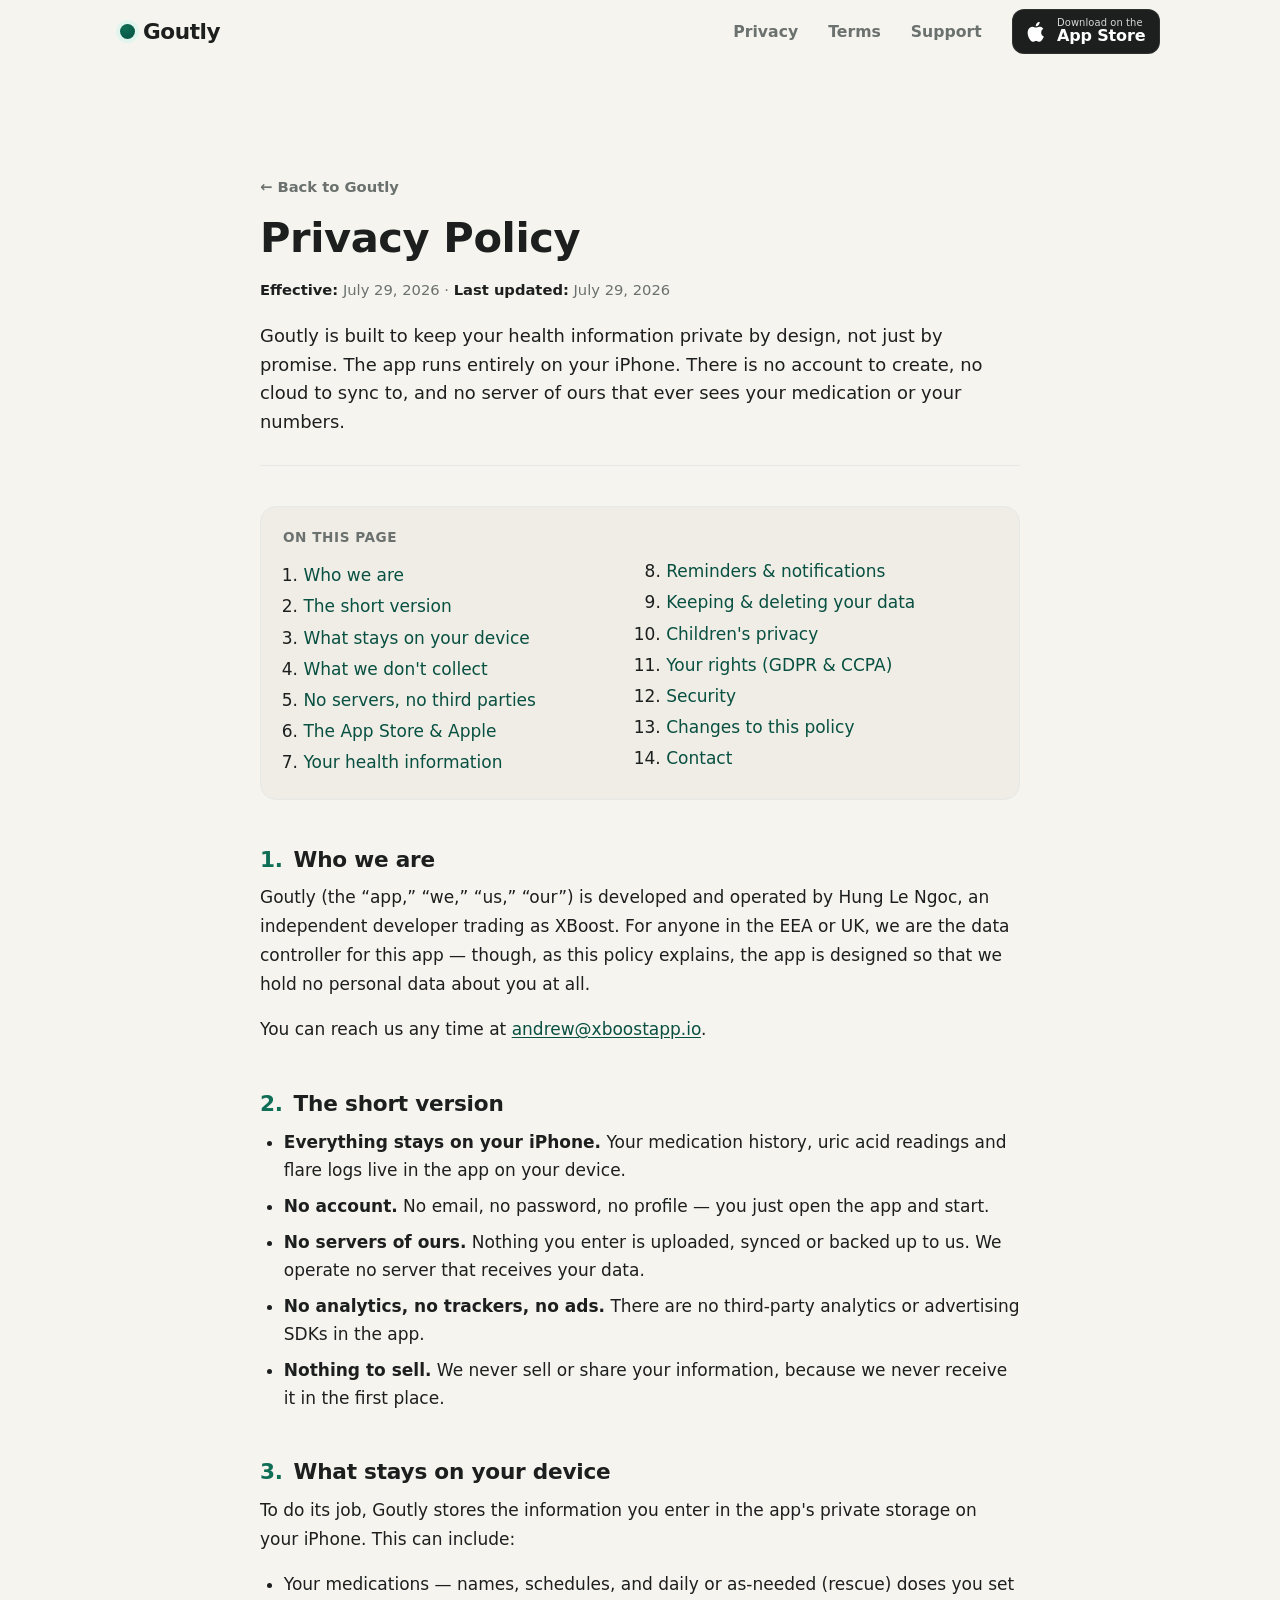
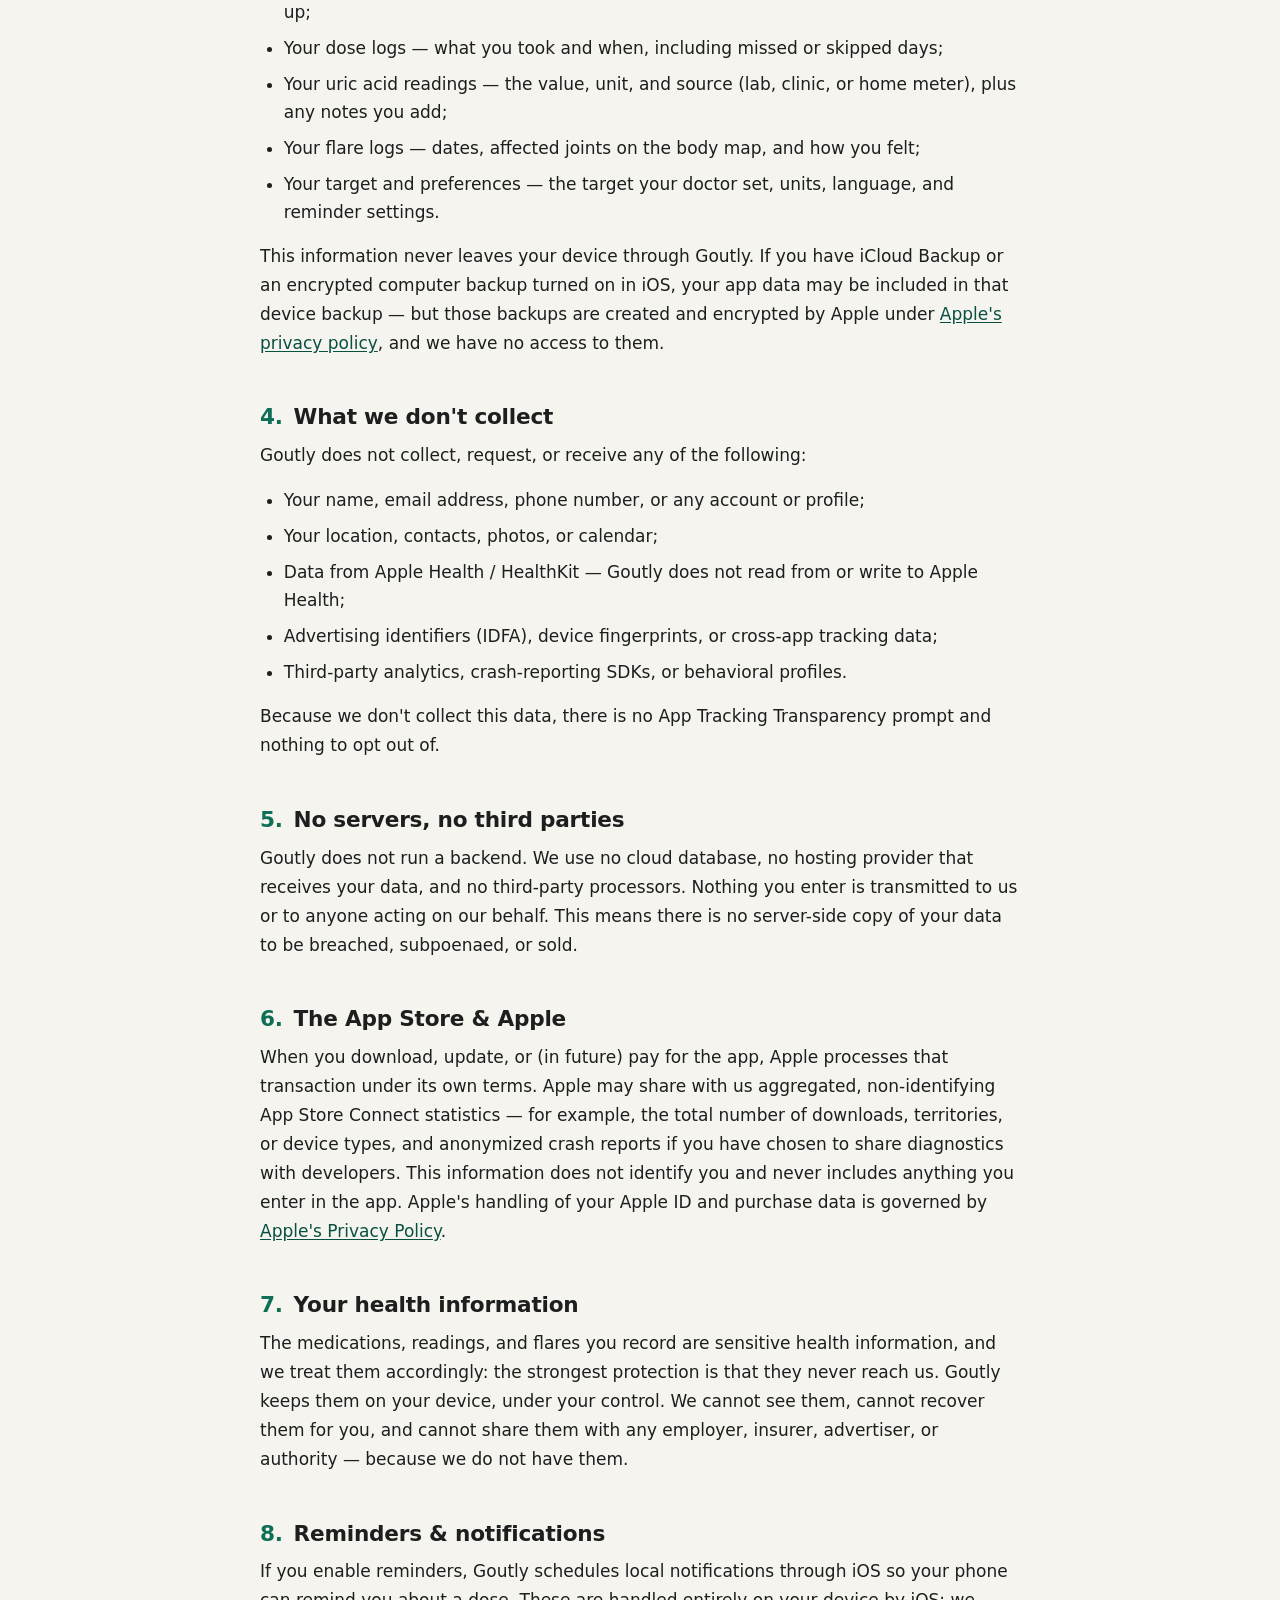
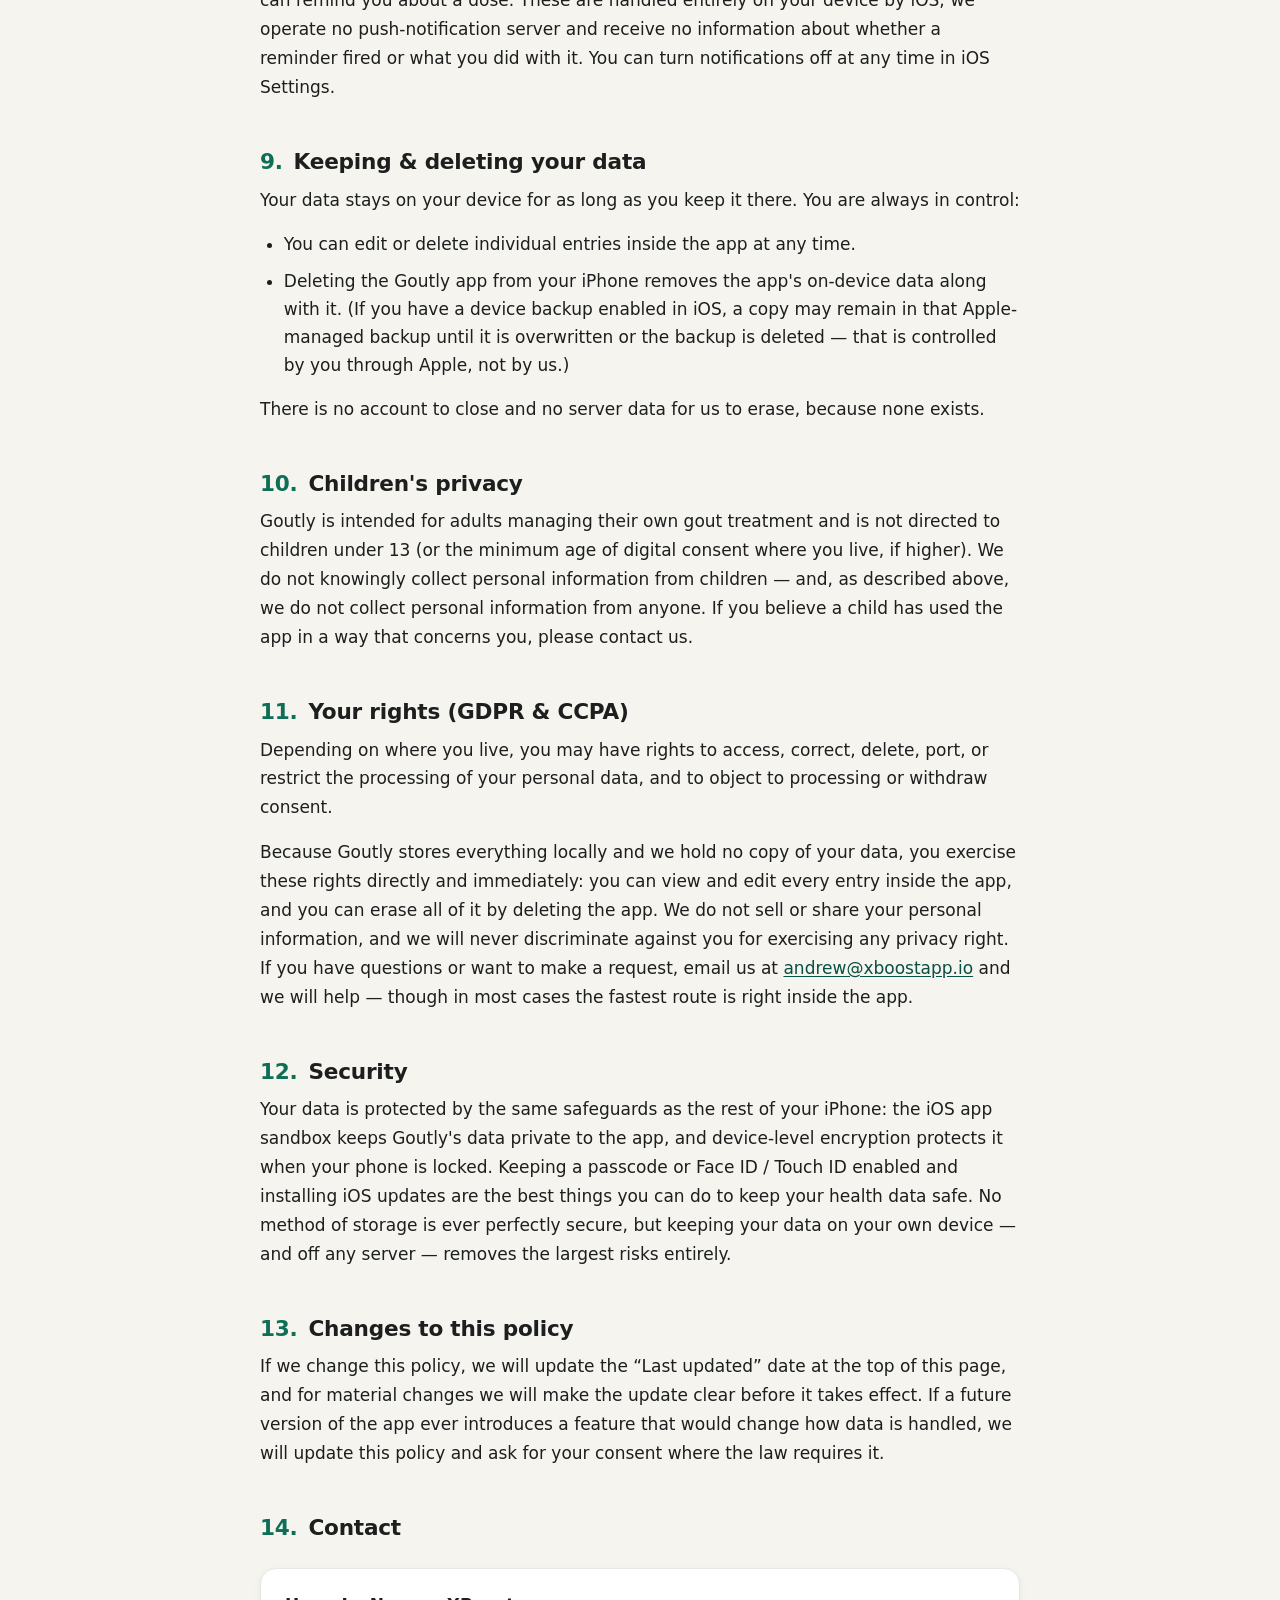
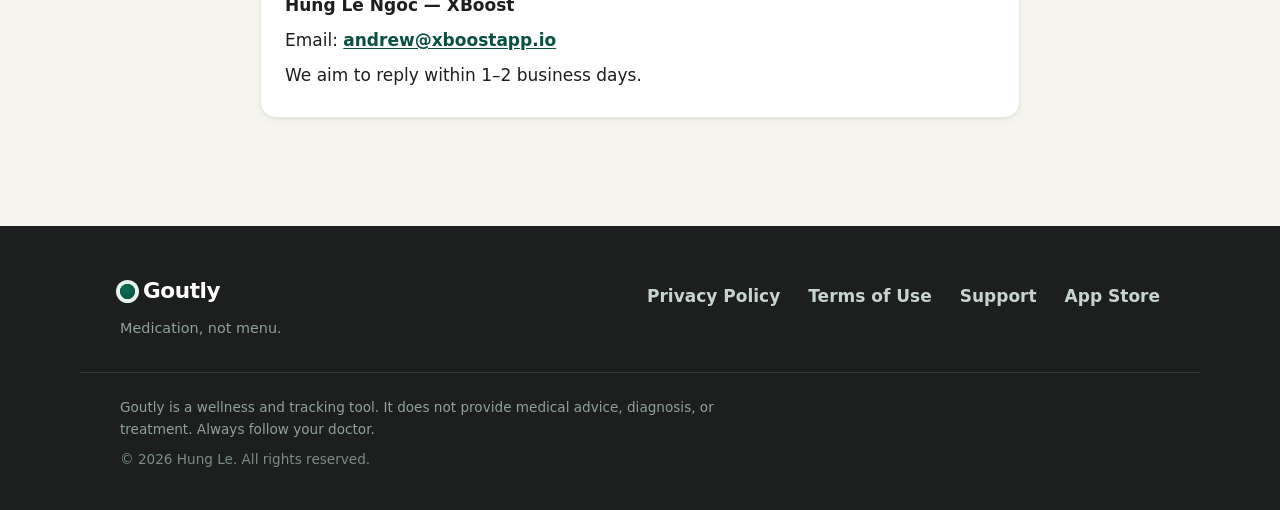
==== privacy.html @ 7d3fcae7 "Add Goutly landing page with privacy, terms, and support pages Marketing site for Goutly (gout medic" ====
<!doctype html>
<html lang="en">
<head>
  <meta charset="utf-8" />
  <meta name="viewport" content="width=device-width, initial-scale=1" />

  <title>Privacy Policy — Goutly</title>
  <meta name="description" content="How Goutly handles your data: everything stays on your iPhone. No account, no servers, no analytics — nothing about your health ever reaches us." />
  <meta name="theme-color" content="#0F8A7E" media="(prefers-color-scheme: light)" />
  <meta name="theme-color" content="#0C1615" media="(prefers-color-scheme: dark)" />
  <link rel="icon" href="assets/favicon-32.png" type="image/png" sizes="32x32" />
  <link rel="apple-touch-icon" href="assets/apple-touch-icon.png" />
  <link rel="canonical" href="https://goutly.app/privacy" />

  <link rel="stylesheet" href="styles.css" />
</head>
<body>
  <a class="skip-link" href="#main">Skip to content</a>

  <header class="nav" id="top">
    <div class="wrap nav__inner">
      <a class="wordmark" href="index.html" aria-label="Goutly home">
        <span class="wordmark__dot" aria-hidden="true"></span>
        Goutly
      </a>
      <nav class="nav__links" aria-label="Legal">
        <a href="privacy.html" aria-current="page">Privacy</a>
        <a href="terms.html">Terms</a>
        <a href="support.html">Support</a>
      </nav>
      <a class="btn-appstore btn-appstore--sm" href="https://apps.apple.com/app/id6794308491" aria-label="Download Goutly on the App Store">
        <svg class="btn-appstore__logo" viewBox="0 0 24 24" aria-hidden="true" focusable="false"><path d="M17.05 12.54c-.03-3.03 2.48-4.49 2.59-4.56-1.41-2.07-3.61-2.35-4.39-2.38-1.87-.19-3.64 1.1-4.59 1.1-.94 0-2.4-1.08-3.95-1.05-2.03.03-3.9 1.18-4.94 3-2.11 3.66-.54 9.08 1.51 12.05 1 1.45 2.2 3.08 3.77 3.02 1.51-.06 2.08-.98 3.91-.98 1.82 0 2.34.98 3.94.95 1.63-.03 2.66-1.48 3.65-2.94 1.15-1.68 1.62-3.32 1.65-3.4-.04-.02-3.17-1.22-3.2-4.83zM14.03 3.5c.84-1.01 1.4-2.42 1.25-3.83-1.2.05-2.65.8-3.51 1.81-.77.9-1.45 2.33-1.27 3.7 1.34.1 2.71-.68 3.53-1.68z"/></svg>
        <span class="btn-appstore__text"><small>Download on the</small><strong>App Store</strong></span>
      </a>
    </div>
  </header>

  <main id="main" class="legal">
    <div class="wrap">
      <div class="legal__inner">

        <div class="legal__head">
          <a class="legal__backhome" href="index.html">← Back to Goutly</a>
          <h1>Privacy Policy</h1>
          <p class="legal__meta"><strong>Effective:</strong> July 29, 2026 · <strong>Last updated:</strong> July 29, 2026</p>
          <p class="legal__lead">Goutly is built to keep your health information private by design, not just by promise. The app runs entirely on your iPhone. There is no account to create, no cloud to sync to, and no server of ours that ever sees your medication or your numbers.</p>
        </div>

        <nav class="legal__toc" aria-label="On this page">
          <p>On this page</p>
          <ol>
            <li><a href="#who">Who we are</a></li>
            <li><a href="#short">The short version</a></li>
            <li><a href="#on-device">What stays on your device</a></li>
            <li><a href="#dont-collect">What we don't collect</a></li>
            <li><a href="#no-servers">No servers, no third parties</a></li>
            <li><a href="#apple">The App Store &amp; Apple</a></li>
            <li><a href="#health">Your health information</a></li>
            <li><a href="#notifications">Reminders &amp; notifications</a></li>
            <li><a href="#retention">Keeping &amp; deleting your data</a></li>
            <li><a href="#children">Children's privacy</a></li>
            <li><a href="#rights">Your rights (GDPR &amp; CCPA)</a></li>
            <li><a href="#security">Security</a></li>
            <li><a href="#changes">Changes to this policy</a></li>
            <li><a href="#contact">Contact</a></li>
          </ol>
        </nav>

        <div class="legal__body">

          <h2 id="who"><span class="legal__num">1.</span>Who we are</h2>
          <p>Goutly (the “app,” “we,” “us,” “our”) is developed and operated by Hung Le Ngoc, an independent developer trading as XBoost. For anyone in the EEA or UK, we are the data controller for this app — though, as this policy explains, the app is designed so that we hold no personal data about you at all.</p>
          <p>You can reach us any time at <a href="mailto:andrew@xboostapp.io">andrew@xboostapp.io</a>.</p>

          <h2 id="short"><span class="legal__num">2.</span>The short version</h2>
          <ul>
            <li><strong>Everything stays on your iPhone.</strong> Your medication history, uric acid readings and flare logs live in the app on your device.</li>
            <li><strong>No account.</strong> No email, no password, no profile — you just open the app and start.</li>
            <li><strong>No servers of ours.</strong> Nothing you enter is uploaded, synced or backed up to us. We operate no server that receives your data.</li>
            <li><strong>No analytics, no trackers, no ads.</strong> There are no third-party analytics or advertising SDKs in the app.</li>
            <li><strong>Nothing to sell.</strong> We never sell or share your information, because we never receive it in the first place.</li>
          </ul>

          <h2 id="on-device"><span class="legal__num">3.</span>What stays on your device</h2>
          <p>To do its job, Goutly stores the information you enter in the app's private storage on your iPhone. This can include:</p>
          <ul>
            <li>Your medications — names, schedules, and daily or as-needed (rescue) doses you set up;</li>
            <li>Your dose logs — what you took and when, including missed or skipped days;</li>
            <li>Your uric acid readings — the value, unit, and source (lab, clinic, or home meter), plus any notes you add;</li>
            <li>Your flare logs — dates, affected joints on the body map, and how you felt;</li>
            <li>Your target and preferences — the target your doctor set, units, language, and reminder settings.</li>
          </ul>
          <p>This information never leaves your device through Goutly. If you have iCloud Backup or an encrypted computer backup turned on in iOS, your app data may be included in that device backup — but those backups are created and encrypted by Apple under <a href="https://www.apple.com/legal/privacy/" target="_blank" rel="noopener">Apple's privacy policy</a>, and we have no access to them.</p>

          <h2 id="dont-collect"><span class="legal__num">4.</span>What we don't collect</h2>
          <p>Goutly does not collect, request, or receive any of the following:</p>
          <ul>
            <li>Your name, email address, phone number, or any account or profile;</li>
            <li>Your location, contacts, photos, or calendar;</li>
            <li>Data from Apple Health / HealthKit — Goutly does not read from or write to Apple Health;</li>
            <li>Advertising identifiers (IDFA), device fingerprints, or cross-app tracking data;</li>
            <li>Third-party analytics, crash-reporting SDKs, or behavioral profiles.</li>
          </ul>
          <p>Because we don't collect this data, there is no App Tracking Transparency prompt and nothing to opt out of.</p>

          <h2 id="no-servers"><span class="legal__num">5.</span>No servers, no third parties</h2>
          <p>Goutly does not run a backend. We use no cloud database, no hosting provider that receives your data, and no third-party processors. Nothing you enter is transmitted to us or to anyone acting on our behalf. This means there is no server-side copy of your data to be breached, subpoenaed, or sold.</p>

          <h2 id="apple"><span class="legal__num">6.</span>The App Store &amp; Apple</h2>
          <p>When you download, update, or (in future) pay for the app, Apple processes that transaction under its own terms. Apple may share with us aggregated, non-identifying App Store Connect statistics — for example, the total number of downloads, territories, or device types, and anonymized crash reports if you have chosen to share diagnostics with developers. This information does not identify you and never includes anything you enter in the app. Apple's handling of your Apple ID and purchase data is governed by <a href="https://www.apple.com/legal/privacy/" target="_blank" rel="noopener">Apple's Privacy Policy</a>.</p>

          <h2 id="health"><span class="legal__num">7.</span>Your health information</h2>
          <p>The medications, readings, and flares you record are sensitive health information, and we treat them accordingly: the strongest protection is that they never reach us. Goutly keeps them on your device, under your control. We cannot see them, cannot recover them for you, and cannot share them with any employer, insurer, advertiser, or authority — because we do not have them.</p>

          <h2 id="notifications"><span class="legal__num">8.</span>Reminders &amp; notifications</h2>
          <p>If you enable reminders, Goutly schedules local notifications through iOS so your phone can remind you about a dose. These are handled entirely on your device by iOS; we operate no push-notification server and receive no information about whether a reminder fired or what you did with it. You can turn notifications off at any time in iOS Settings.</p>

          <h2 id="retention"><span class="legal__num">9.</span>Keeping &amp; deleting your data</h2>
          <p>Your data stays on your device for as long as you keep it there. You are always in control:</p>
          <ul>
            <li>You can edit or delete individual entries inside the app at any time.</li>
            <li>Deleting the Goutly app from your iPhone removes the app's on-device data along with it. (If you have a device backup enabled in iOS, a copy may remain in that Apple-managed backup until it is overwritten or the backup is deleted — that is controlled by you through Apple, not by us.)</li>
          </ul>
          <p>There is no account to close and no server data for us to erase, because none exists.</p>

          <h2 id="children"><span class="legal__num">10.</span>Children's privacy</h2>
          <p>Goutly is intended for adults managing their own gout treatment and is not directed to children under 13 (or the minimum age of digital consent where you live, if higher). We do not knowingly collect personal information from children — and, as described above, we do not collect personal information from anyone. If you believe a child has used the app in a way that concerns you, please contact us.</p>

          <h2 id="rights"><span class="legal__num">11.</span>Your rights (GDPR &amp; CCPA)</h2>
          <p>Depending on where you live, you may have rights to access, correct, delete, port, or restrict the processing of your personal data, and to object to processing or withdraw consent.</p>
          <p>Because Goutly stores everything locally and we hold no copy of your data, you exercise these rights directly and immediately: you can view and edit every entry inside the app, and you can erase all of it by deleting the app. We do not sell or share your personal information, and we will never discriminate against you for exercising any privacy right. If you have questions or want to make a request, email us at <a href="mailto:andrew@xboostapp.io">andrew@xboostapp.io</a> and we will help — though in most cases the fastest route is right inside the app.</p>

          <h2 id="security"><span class="legal__num">12.</span>Security</h2>
          <p>Your data is protected by the same safeguards as the rest of your iPhone: the iOS app sandbox keeps Goutly's data private to the app, and device-level encryption protects it when your phone is locked. Keeping a passcode or Face ID / Touch ID enabled and installing iOS updates are the best things you can do to keep your health data safe. No method of storage is ever perfectly secure, but keeping your data on your own device — and off any server — removes the largest risks entirely.</p>

          <h2 id="changes"><span class="legal__num">13.</span>Changes to this policy</h2>
          <p>If we change this policy, we will update the “Last updated” date at the top of this page, and for material changes we will make the update clear before it takes effect. If a future version of the app ever introduces a feature that would change how data is handled, we will update this policy and ask for your consent where the law requires it.</p>

          <h2 id="contact"><span class="legal__num">14.</span>Contact</h2>
          <div class="legal__contactcard">
            <p><strong>Hung Le Ngoc — XBoost</strong></p>
            <p>Email: <a href="mailto:andrew@xboostapp.io">andrew@xboostapp.io</a></p>
            <p>We aim to reply within 1–2 business days.</p>
          </div>

        </div>
      </div>
    </div>
  </main>

  <footer class="footer">
    <div class="wrap footer__inner">
      <div class="footer__brand">
        <a class="wordmark" href="index.html" aria-label="Goutly home">
          <span class="wordmark__dot" aria-hidden="true"></span>
          Goutly
        </a>
        <p class="footer__tag">Medication, not menu.</p>
      </div>
      <nav class="footer__links" aria-label="Footer">
        <a href="privacy.html">Privacy Policy</a>
        <a href="terms.html">Terms of Use</a>
        <a href="support.html">Support</a>
        <a href="https://apps.apple.com/app/id6794308491">App Store</a>
      </nav>
    </div>
    <div class="wrap footer__legal">
      <p class="disclaimer">Goutly is a wellness and tracking tool. It does not provide medical advice, diagnosis, or treatment. Always follow your doctor.</p>
      <p class="copyright">© 2026 Hung Le. All rights reserved.</p>
    </div>
  </footer>
</body>
</html>
---- styles.css ----
/* =================================================================
   Goutly — landing page styles
   No external requests. System font stack (SF Pro Rounded on Apple
   devices) for display + numerals; system-ui for body.
   Light + dark via prefers-color-scheme.
   ================================================================= */

/* ---------- Tokens ---------- */
:root {
  /* Brand — matched to the app's design-system tokens */
  --teal:        #0F6E56; /* brand/primary (light) */
  --teal-strong: #085041; /* teal 800, hover/press */
  --ink:         #1C1F1E; /* text/primary */
  --paper:       #F6F4EF; /* warm page bg (marketing) */
  --surface:     #FFFFFF;
  --amber:       #EF9F27; /* caution accent */
  --amber-text:  #854F0B; /* caution text */
  --amber-bg:    #FAEEDA;
  --flare:       #A32D2D; /* flare/pain — used sparingly */
  --muted:       #6B716E; /* text/secondary */
  --hairline:    #E7E9E7;

  /* Semantic */
  --bg:            var(--paper);
  --bg-alt:        #EFEDE6;
  --card:          var(--surface);
  --text:          var(--ink);
  --text-muted:    var(--muted);
  --border:        var(--hairline);
  --brand:         var(--teal);
  --brand-strong:  var(--teal-strong);
  --brand-tint:    #E1F5EE; /* brand/primary-bg */
  --nav-bg:        rgba(246, 244, 239, 0.82);

  --shadow-sm: 0 1px 2px rgba(27, 42, 41, 0.05), 0 2px 8px rgba(27, 42, 41, 0.05);
  --shadow-md: 0 8px 24px rgba(27, 42, 41, 0.08), 0 2px 6px rgba(27, 42, 41, 0.05);
  --shadow-lg: 0 30px 60px rgba(27, 42, 41, 0.14), 0 8px 20px rgba(27, 42, 41, 0.08);

  --r-sm: 12px;
  --r-md: 16px;
  --r-lg: 20px;
  --r-xl: 28px;

  --font-display: ui-rounded, "SF Pro Rounded", "Baloo 2", "Nunito", "Quicksand", system-ui, sans-serif;
  --font-body: system-ui, -apple-system, "Segoe UI", Roboto, Helvetica, Arial, sans-serif;

  --wrap: 1120px;
  --pad: clamp(20px, 5vw, 40px);
}

@media (prefers-color-scheme: dark) {
  :root {
    --bg:           #101413; /* bg/page dark */
    --bg-alt:       #171C1A;
    --card:         #191E1C; /* bg/surface dark */
    --card-raised:  #222826;
    --text:         #ECEEEC; /* text/primary dark */
    --text-muted:   #A6ADAA; /* text/secondary dark */
    --border:       #2C322F; /* border/hairline dark */
    --brand:        #5DCAA5; /* brand/primary dark */
    --brand-strong: #7CD8BB;
    --brand-tint:   #0F3D31; /* brand/primary-bg dark */
    --amber:        #EF9F27;
    --amber-text:   #EF9F27;
    --amber-bg:     #3A2A08;
    --flare:        #F09595;
    --nav-bg:       rgba(16, 20, 19, 0.82);
    --shadow-sm: 0 1px 2px rgba(0,0,0,0.4);
    --shadow-md: 0 8px 24px rgba(0,0,0,0.45);
    --shadow-lg: 0 30px 60px rgba(0,0,0,0.55), 0 8px 20px rgba(0,0,0,0.4);
  }
}

/* ---------- Reset / base ---------- */
* { box-sizing: border-box; }
html { -webkit-text-size-adjust: 100%; scroll-behavior: smooth; }
body {
  margin: 0;
  font-family: var(--font-body);
  background: var(--bg);
  color: var(--text);
  line-height: 1.6;
  font-size: 17px;
  -webkit-font-smoothing: antialiased;
  overflow-x: hidden;
}
img, svg { max-width: 100%; display: block; }
a { color: inherit; text-decoration: none; }
h1, h2, h3 { font-family: var(--font-display); line-height: 1.1; letter-spacing: -0.01em; margin: 0; font-weight: 700; }

.wrap { width: 100%; max-width: var(--wrap); margin-inline: auto; padding-inline: var(--pad); }

/* Focus + skip link */
:focus-visible {
  outline: 3px solid var(--brand);
  outline-offset: 2px;
  border-radius: 4px;
}
.skip-link {
  position: absolute; left: 12px; top: -60px;
  background: var(--brand); color: #fff; padding: 10px 16px;
  border-radius: 10px; z-index: 200; transition: top .2s ease;
}
.skip-link:focus { top: 12px; }

/* ---------- Wordmark ---------- */
.wordmark {
  font-family: var(--font-display);
  font-weight: 800;
  font-size: 1.35rem;
  letter-spacing: -0.02em;
  color: var(--text);
  display: inline-flex; align-items: center; gap: 8px;
}
.wordmark__dot {
  width: 15px; height: 15px; border-radius: 50%;
  background: radial-gradient(circle at 35% 30%, var(--brand), var(--brand-strong));
  box-shadow: 0 0 0 4px var(--brand-tint);
}

/* ---------- Nav ---------- */
.nav {
  position: sticky; top: 0; z-index: 100;
  background: var(--nav-bg);
  backdrop-filter: saturate(160%) blur(14px);
  -webkit-backdrop-filter: saturate(160%) blur(14px);
  border-bottom: 1px solid transparent;
  transition: border-color .3s ease, background .3s ease;
}
.nav.is-scrolled { border-bottom-color: var(--border); }
.nav__inner { display: flex; align-items: center; gap: 24px; min-height: 64px; }
.nav__links { display: flex; gap: 26px; margin-left: auto; }
.nav__links a {
  color: var(--text-muted); font-weight: 600; font-size: 0.98rem;
  padding: 6px 2px; transition: color .2s ease;
}
.nav__links a:hover { color: var(--text); }

/* ---------- App Store badge (self-drawn, no CDN) ---------- */
.btn-appstore {
  display: inline-flex; align-items: center; gap: 10px;
  background: var(--ink); color: #fff;
  padding: 10px 18px; border-radius: 12px;
  min-height: 48px; border: 1px solid rgba(255,255,255,0.08);
  transition: transform .15s ease, box-shadow .2s ease, background .2s ease;
  will-change: transform;
}
.btn-appstore:hover { transform: translateY(-2px); box-shadow: var(--shadow-md); }
.btn-appstore:active { transform: translateY(0); }
.btn-appstore__logo { width: 24px; height: 24px; fill: #fff; flex: none; }
.btn-appstore__text { display: flex; flex-direction: column; line-height: 1.05; text-align: left; }
.btn-appstore__text small { font-size: 0.62rem; opacity: 0.82; font-weight: 500; letter-spacing: 0.01em; }
.btn-appstore__text strong { font-family: var(--font-display); font-size: 1.12rem; font-weight: 700; letter-spacing: -0.01em; }
.btn-appstore--sm { padding: 8px 14px; min-height: 44px; margin-left: 4px; }
.btn-appstore--sm .btn-appstore__logo { width: 20px; height: 20px; }
.btn-appstore--sm .btn-appstore__text strong { font-size: 1rem; }
@media (prefers-color-scheme: dark) {
  .btn-appstore { background: #EAF1EF; color: #0C1615; border-color: rgba(0,0,0,0.06); }
  .btn-appstore__logo { fill: #0C1615; }
}
.nav .btn-appstore--sm { display: none; }
@media (min-width: 720px) { .nav .btn-appstore--sm { display: inline-flex; } }

/* ---------- Hero ---------- */
.hero { padding-top: clamp(40px, 7vw, 80px); padding-bottom: clamp(30px, 5vw, 56px); }
.hero__inner {
  display: grid; grid-template-columns: 1fr; gap: clamp(36px, 6vw, 72px);
  align-items: center;
}
@media (min-width: 900px) { .hero__inner { grid-template-columns: 1.05fr 0.95fr; } }

.tagline {
  display: inline-block; margin: 0 0 18px;
  font-family: var(--font-display); font-weight: 700;
  color: var(--brand); background: var(--brand-tint);
  padding: 6px 14px; border-radius: 999px; font-size: 0.92rem;
  letter-spacing: 0.01em;
}
.hero__title {
  font-size: clamp(2.1rem, 5.4vw, 3.5rem);
  font-weight: 800; letter-spacing: -0.025em;
  max-width: 15ch;
}
.hero__sub {
  margin: 20px 0 0; font-size: clamp(1.05rem, 2.2vw, 1.22rem);
  color: var(--text-muted); max-width: 42ch;
}
.hero__cta { margin-top: 32px; }
.reassure {
  margin: 14px 0 0; font-size: 0.92rem; color: var(--text-muted);
  display: inline-flex; align-items: center; gap: 8px;
}
.reassure::before {
  content: ""; width: 8px; height: 8px; border-radius: 50%;
  background: var(--brand); flex: none;
}
.reassure--center { justify-content: center; }

/* ---------- Device frame ---------- */
.device {
  --frame: #1B2A29;
  position: relative;
  background: var(--frame);
  border-radius: 44px;
  padding: 11px;
  box-shadow: var(--shadow-lg), inset 0 0 0 1.5px rgba(255,255,255,0.06);
  width: 280px; max-width: 100%;
}
.device::before { /* dynamic island */
  content: ""; position: absolute; top: 22px; left: 50%; transform: translateX(-50%);
  width: 88px; height: 26px; background: #000; border-radius: 999px; z-index: 3;
}
.device__screen {
  position: relative; overflow: hidden;
  border-radius: 34px; background: var(--bg-alt);
  aspect-ratio: 9 / 19.5;
}
.device__screen img { width: 100%; height: 100%; object-fit: cover; }
.device--hero { width: clamp(260px, 34vw, 330px); }
.device--sm { width: 200px; }
.hero__visual { display: flex; justify-content: center; }

/* ---------- Hero live mockup (Today screen) ---------- */
.mock {
  padding: 44px 16px 18px;
  background:
    radial-gradient(120% 60% at 50% -10%, var(--brand-tint), transparent 60%),
    var(--bg-alt);
  display: flex; flex-direction: column; gap: 10px;
  font-family: var(--font-body);
}
.mock__statusbar {
  position: absolute; top: 16px; left: 0; right: 0;
  display: flex; justify-content: space-between; padding: 0 26px;
  font-size: 0.72rem; font-weight: 600; color: var(--text);
}
.mock__signal { width: 22px; height: 10px; border-radius: 2px; background: var(--text); opacity: .35; }
.mock__head { margin: 2px 4px 4px; display: flex; align-items: center; justify-content: space-between; gap: 8px; }
.mock__eyebrow { margin: 0; font-size: 0.7rem; color: var(--text-muted); font-weight: 600; }
.mock__title { font-size: 1.5rem; font-family: var(--font-display); font-weight: 800; margin: 0; }
.mock__streak {
  font-size: 0.62rem; font-weight: 700; color: var(--brand);
  background: var(--brand-tint); padding: 4px 8px; border-radius: 999px; white-space: nowrap;
}
.mock__meta--good { color: var(--brand); }
.mock__card {
  display: flex; align-items: center; gap: 12px;
  background: var(--card); border: 1px solid var(--border);
  border-radius: var(--r-md); padding: 12px; box-shadow: var(--shadow-sm);
}
.mock__card--done { border-color: color-mix(in srgb, var(--brand) 40%, var(--border)); }
.mock__check {
  width: 30px; height: 30px; border-radius: 50%; flex: none;
  background: var(--brand); color: #fff; font-weight: 800;
  display: grid; place-items: center; font-size: 0.9rem;
}
.mock__pill {
  width: 30px; height: 30px; border-radius: 50%; flex: none;
  border: 2px dashed var(--amber);
}
.mock__med { margin: 0; font-weight: 700; font-size: 0.82rem; }
.mock__med em { color: var(--text-muted); font-style: normal; font-weight: 500; }
.mock__meta { margin: 1px 0 0; font-size: 0.7rem; color: var(--text-muted); }
.mock__chartcard {
  background: var(--card); border: 1px solid var(--border);
  border-radius: var(--r-md); padding: 12px; box-shadow: var(--shadow-sm);
}
.mock__chartlabel { display: flex; justify-content: space-between; align-items: baseline; margin-bottom: 6px; }
.mock__chartlabel > span:first-child { font-size: 0.74rem; color: var(--text-muted); font-weight: 600; }
.mock__now { font-family: var(--font-display); font-weight: 800; font-size: 1.35rem; color: var(--brand); }
.mock__now small { font-size: 0.62rem; color: var(--text-muted); font-weight: 600; }
.mock__caption { margin: 6px 0 0; font-size: 0.68rem; color: var(--text-muted); }

/* Signature animated chart */
.chart { width: 100%; height: auto; overflow: visible; }
.chart__target { stroke: var(--amber); stroke-width: 1.5; stroke-dasharray: 4 4; opacity: .8; }
.chart__targettext { fill: var(--amber); font-size: 8px; font-weight: 700; font-family: var(--font-display); }
.chart__area { fill: color-mix(in srgb, var(--brand) 14%, transparent); opacity: 0; }
.chart__line { fill: none; stroke: var(--brand); stroke-width: 2.5; stroke-linecap: round; stroke-linejoin: round;
  stroke-dasharray: 320; stroke-dashoffset: 320; }
.chart__dot { fill: var(--brand); opacity: 0; }
.chart__dot--now { fill: var(--brand); stroke: var(--card); stroke-width: 2; }

.is-ready .chart__line { animation: draw 1.6s cubic-bezier(.6,.05,.2,1) forwards; }
.is-ready .chart__area { animation: fadein .8s ease forwards .9s; }
.is-ready .chart__dot { animation: pop .3s ease forwards; }
.is-ready .chart__dot:nth-child(5)  { animation-delay: .5s; }
.is-ready .chart__dot:nth-child(6)  { animation-delay: .75s; }
.is-ready .chart__dot:nth-child(7)  { animation-delay: 1.0s; }
.is-ready .chart__dot:nth-child(8)  { animation-delay: 1.25s; }
.is-ready .chart__dot:nth-child(9)  { animation-delay: 1.5s; }
.is-ready .chart__dot:nth-child(10) { animation-delay: 1.75s; }
@keyframes draw { to { stroke-dashoffset: 0; } }
@keyframes fadein { to { opacity: 1; } }
@keyframes pop { from { opacity: 0; transform: scale(.4); } to { opacity: 1; transform: scale(1); } }
.chart__dot { transform-box: fill-box; transform-origin: center; }

/* ---------- Trust strip ---------- */
.trust {
  background: var(--ink); color: #EAF1EF;
}
@media (prefers-color-scheme: dark) { .trust { background: #08100F; } }
.trust__inner {
  display: flex; flex-wrap: wrap; justify-content: center; gap: 12px 20px;
  padding-block: 16px; font-family: var(--font-display); font-weight: 600;
  font-size: 0.95rem; letter-spacing: 0.02em;
}
.trust__inner span:not([aria-hidden]) { color: #EAF1EF; }
.trust__inner [aria-hidden] { color: var(--brand); }

/* ---------- Section head ---------- */
.section-head { max-width: 34ch; margin-bottom: clamp(36px, 5vw, 56px); }
.section-head h2 { font-size: clamp(1.7rem, 3.6vw, 2.5rem); font-weight: 800; letter-spacing: -0.02em; }
.eyebrow {
  margin: 0 0 12px; font-family: var(--font-display); font-weight: 700;
  color: var(--brand); font-size: 0.82rem; text-transform: uppercase; letter-spacing: 0.08em;
}
.eyebrow--flare { color: var(--flare); }

/* ---------- Features ---------- */
.features { padding-block: clamp(56px, 8vw, 100px); }
.feature {
  display: grid; grid-template-columns: 1fr; gap: clamp(28px, 5vw, 64px);
  align-items: center; margin-bottom: clamp(48px, 7vw, 96px);
}
.feature:last-child { margin-bottom: 0; }
@media (min-width: 820px) {
  .feature { grid-template-columns: 1fr 1fr; }
  .feature--reverse .feature__media { order: 2; }
}
.feature__media { display: flex; justify-content: center; }
.feature__copy h3 { font-size: clamp(1.4rem, 2.6vw, 1.9rem); margin: 8px 0 12px; font-weight: 800; }
.feature__copy p { color: var(--text-muted); margin: 0; max-width: 46ch; }
.feature--flare .device { --frame: #241A18; }

/* Knowledge feature — coach card (mirrors the app's amber coach card) */
.knowledge { width: 320px; max-width: 100%; display: grid; gap: 16px; }
.knowledge__coach {
  display: flex; gap: 14px; align-items: flex-start;
  background: var(--amber-bg); border-left: 4px solid var(--amber);
  border-radius: 0 var(--r-md) var(--r-md) 0; padding: 20px 22px;
  box-shadow: var(--shadow-sm);
}
.knowledge__icon { font-size: 1.4rem; line-height: 1; flex: none; }
.knowledge__kicker { margin: 0 0 6px; font-family: var(--font-display); font-weight: 800; color: var(--amber-text); font-size: 1.05rem; }
.knowledge__body { margin: 0; color: var(--amber-text); font-size: 0.98rem; }
.knowledge__src { margin: 10px 0 0; font-size: 0.78rem; color: var(--amber-text); opacity: 0.75; }
.knowledge__more { list-style: none; margin: 0; padding: 0; display: grid; gap: 10px; }
.knowledge__more li {
  background: var(--card); border: 1px solid var(--border); border-radius: var(--r-md);
  padding: 14px 18px; font-weight: 600; box-shadow: var(--shadow-sm);
  position: relative; padding-right: 40px;
}
.knowledge__more li::after {
  content: "↗"; position: absolute; right: 16px; top: 50%; transform: translateY(-50%);
  color: var(--brand); font-weight: 700;
}

/* ---------- How it works ---------- */
.how { background: var(--bg-alt); padding-block: clamp(56px, 8vw, 100px); border-block: 1px solid var(--border); }
.steps { list-style: none; padding: 0; margin: 0; display: grid; gap: 24px; grid-template-columns: 1fr; counter-reset: step; }
@media (min-width: 760px) { .steps { grid-template-columns: repeat(3, 1fr); } }
.step {
  background: var(--card); border: 1px solid var(--border); border-radius: var(--r-lg);
  padding: 28px; box-shadow: var(--shadow-sm); position: relative;
}
.step__num {
  display: inline-grid; place-items: center; width: 44px; height: 44px;
  border-radius: 14px; background: var(--brand-tint); color: var(--brand);
  font-family: var(--font-display); font-weight: 800; font-size: 1.3rem; margin-bottom: 16px;
}
.step h3 { font-size: 1.2rem; margin: 0 0 8px; font-weight: 700; }
.step p { color: var(--text-muted); margin: 0; }

/* ---------- Privacy ---------- */
.privacy { padding-block: clamp(64px, 9vw, 120px); }
.privacy__inner { display: grid; grid-template-columns: 1fr; gap: clamp(40px, 6vw, 72px); align-items: center; }
@media (min-width: 860px) { .privacy__inner { grid-template-columns: 1.1fr 0.9fr; } }
.shield { width: 60px; height: 60px; margin-bottom: 20px; }
.shield svg path { fill: var(--brand); }
.shield svg .shield__lock { fill: var(--card); }
.privacy h2 { font-size: clamp(1.8rem, 4vw, 2.7rem); font-weight: 800; letter-spacing: -0.02em; }
.privacy__lead { color: var(--text-muted); font-size: 1.1rem; margin: 18px 0 24px; max-width: 52ch; }
.privacy__list { list-style: none; margin: 0; padding: 0; display: grid; gap: 12px; }
.privacy__list li { position: relative; padding-left: 32px; color: var(--text-muted); }
.privacy__list li strong { color: var(--text); font-weight: 700; }
.privacy__list li::before {
  content: "✓"; position: absolute; left: 0; top: 0;
  width: 22px; height: 22px; border-radius: 50%; background: var(--brand-tint);
  color: var(--brand); font-weight: 800; font-size: 0.75rem;
  display: grid; place-items: center;
}
.privacy__figure { position: relative; display: flex; justify-content: center; align-items: center; min-height: 260px; }
.privacy__glow {
  position: absolute; inset: 0; margin: auto; width: 78%; aspect-ratio: 1;
  background: radial-gradient(circle, color-mix(in srgb, var(--brand) 30%, transparent), transparent 70%);
  filter: blur(20px);
}
.privacy__badge {
  position: relative; text-align: center;
  background: var(--card); border: 1px solid var(--border);
  border-radius: var(--r-xl); padding: 36px 40px; box-shadow: var(--shadow-lg);
}
.privacy__lockmark { font-size: 2.6rem; display: block; margin-bottom: 10px; }
.privacy__badge p { margin: 0; font-family: var(--font-display); font-weight: 800; font-size: 1.4rem; }
.privacy__badgesub { font-size: 1rem !important; color: var(--text-muted); font-weight: 600 !important; }

/* ---------- Gallery ---------- */
.gallery { background: var(--bg-alt); padding-block: clamp(56px, 8vw, 100px); border-block: 1px solid var(--border); }
.gallery__row {
  display: flex; gap: 24px; overflow-x: auto; padding: 8px 4px 20px;
  scroll-snap-type: x mandatory; -webkit-overflow-scrolling: touch;
  scrollbar-width: thin;
}
.gallery__row .device { flex: none; scroll-snap-align: center; }
@media (min-width: 1040px) { .gallery__row { justify-content: center; flex-wrap: wrap; overflow: visible; } }

/* ---------- FAQ ---------- */
.faq { padding-block: clamp(56px, 8vw, 100px); }
.faq__inner { max-width: 760px; margin-inline: auto; }
.faq .section-head { margin-inline: auto; text-align: center; max-width: none; }
.faq__list { display: grid; gap: 12px; }
.qa {
  background: var(--card); border: 1px solid var(--border);
  border-radius: var(--r-md); box-shadow: var(--shadow-sm);
  overflow: hidden;
}
.qa summary {
  cursor: pointer; list-style: none; padding: 20px 24px;
  font-family: var(--font-display); font-weight: 700; font-size: 1.08rem;
  display: flex; align-items: center; justify-content: space-between; gap: 16px;
  min-height: 44px;
}
.qa summary::-webkit-details-marker { display: none; }
.qa summary::after {
  content: ""; flex: none; width: 12px; height: 12px;
  border-right: 2.5px solid var(--brand); border-bottom: 2.5px solid var(--brand);
  transform: rotate(45deg); transition: transform .25s ease; margin-top: -4px;
}
.qa[open] summary::after { transform: rotate(-135deg); margin-top: 2px; }
.qa__body { padding: 0 24px 20px; }
.qa__body p { margin: 0; color: var(--text-muted); }

/* ---------- Final CTA ---------- */
.cta { padding-block: clamp(60px, 8vw, 110px); }
.cta__inner {
  text-align: center; max-width: 720px; margin-inline: auto;
  background: linear-gradient(160deg, var(--brand), var(--brand-strong));
  color: #fff; border-radius: var(--r-xl); padding: clamp(40px, 6vw, 68px) clamp(24px, 5vw, 56px);
  box-shadow: var(--shadow-lg);
}
.cta__inner h2 { font-size: clamp(1.7rem, 3.6vw, 2.4rem); font-weight: 800; color: #fff; }
.cta__inner > p { color: rgba(255,255,255,0.9); margin: 14px 0 28px; font-size: 1.1rem; }
.cta__inner .reassure { color: rgba(255,255,255,0.9); }
.cta__inner .reassure::before { background: #fff; }
.btn-appstore--light { background: #fff; color: var(--ink); border-color: transparent; }
.btn-appstore--light .btn-appstore__logo { fill: var(--ink); }

/* ---------- Footer ---------- */
.footer { background: var(--ink); color: #C7D3D1; padding-block: 48px 40px; }
@media (prefers-color-scheme: dark) { .footer { background: #08100F; } }
.footer__inner { display: flex; flex-wrap: wrap; gap: 24px 40px; justify-content: space-between; align-items: flex-start; }
.footer .wordmark { color: #fff; }
.footer__tag { margin: 8px 0 0; color: #8FA09D; font-size: 0.9rem; }
.footer__links { display: flex; flex-wrap: wrap; gap: 8px 28px; }
.footer__links a { color: #C7D3D1; font-weight: 600; min-height: 44px; display: inline-flex; align-items: center; transition: color .2s ease; }
.footer__links a:hover { color: #fff; }
.footer__legal { margin-top: 32px; padding-top: 24px; border-top: 1px solid rgba(255,255,255,0.1); }
.disclaimer { font-size: 0.85rem; color: #8FA09D; max-width: 70ch; margin: 0 0 8px; }
.copyright { font-size: 0.85rem; color: #7A8B88; margin: 0; }

/* ---------- Scroll reveal (progressive enhancement) ---------- */
.js .reveal { opacity: 0; transform: translateY(24px); transition: opacity .7s ease, transform .7s cubic-bezier(.2,.7,.3,1); }
.js .reveal.is-in { opacity: 1; transform: none; }

/* ---------- Reduced motion ---------- */
@media (prefers-reduced-motion: reduce) {
  html { scroll-behavior: auto; }
  *, *::before, *::after { animation-duration: .001ms !important; animation-iteration-count: 1 !important; transition-duration: .001ms !important; }
  .js .reveal { opacity: 1; transform: none; }
  .chart__line { stroke-dashoffset: 0; }
  .chart__area, .chart__dot { opacity: 1; }
}

/* =============================================================== */
/* LEGAL PAGES (privacy / terms / support)                         */
/* =============================================================== */
.legal { padding: clamp(96px, 12vh, 140px) 0 80px; }
.legal__inner { max-width: 760px; margin-inline: auto; }
.legal__head { padding-bottom: 28px; margin-bottom: 40px; border-bottom: 1px solid var(--border); }
.legal__head h1 { font-size: clamp(1.9rem, 5vw, 2.6rem); line-height: 1.1; margin: 8px 0 0; }
.legal__meta { margin: 18px 0 0; color: var(--text-muted); font-size: 0.92rem; }
.legal__meta strong { color: var(--text); font-weight: 600; }
.legal__lead { margin: 20px 0 0; font-size: 1.12rem; line-height: 1.6; color: var(--text); }

.legal__toc { margin: 0 0 44px; padding: 20px 22px; background: var(--bg-alt); border: 1px solid var(--border); border-radius: var(--r-md); }
.legal__toc p { margin: 0 0 10px; font-weight: 700; font-size: 0.85rem; letter-spacing: .04em; text-transform: uppercase; color: var(--text-muted); }
.legal__toc ol { margin: 0; padding-left: 1.2em; columns: 2; column-gap: 32px; }
.legal__toc li { margin: 4px 0; break-inside: avoid; }
.legal__toc a { color: var(--brand-strong); font-weight: 500; }
.legal__toc a:hover { text-decoration: underline; }

.legal__body h2 { font-size: 1.35rem; margin: 48px 0 12px; scroll-margin-top: 90px; }
.legal__body h2 .legal__num { color: var(--brand); font-variant-numeric: tabular-nums; margin-right: .5em; }
.legal__body h3 { font-size: 1.08rem; margin: 28px 0 10px; }
.legal__body p { margin: 0 0 16px; line-height: 1.7; color: var(--text); }
.legal__body ul, .legal__body ol { margin: 0 0 16px; padding-left: 1.4em; }
.legal__body li { margin: 8px 0; line-height: 1.65; }
.legal__body a { color: var(--brand-strong); text-decoration: underline; text-underline-offset: 2px; }
.legal__body strong { font-weight: 650; }

.legal__callout { margin: 24px 0; padding: 18px 20px; border-radius: var(--r-md); border: 1px solid var(--amber); background: var(--amber-bg); }
.legal__callout p { margin: 0; color: var(--amber-text); }
.legal__callout strong { color: var(--amber-text); }

.legal__contactcard { margin: 28px 0; padding: 22px 24px; border-radius: var(--r-md); border: 1px solid var(--border); background: var(--card); box-shadow: var(--shadow-sm); }
.legal__contactcard p { margin: 0 0 6px; }
.legal__contactcard a { font-weight: 650; }

.legal__backhome { display: inline-flex; align-items: center; gap: 6px; margin-bottom: 8px; color: var(--text-muted); font-weight: 600; font-size: 0.92rem; }
.legal__backhome:hover { color: var(--brand-strong); }

@media (max-width: 560px) {
  .legal__toc ol { columns: 1; }
}
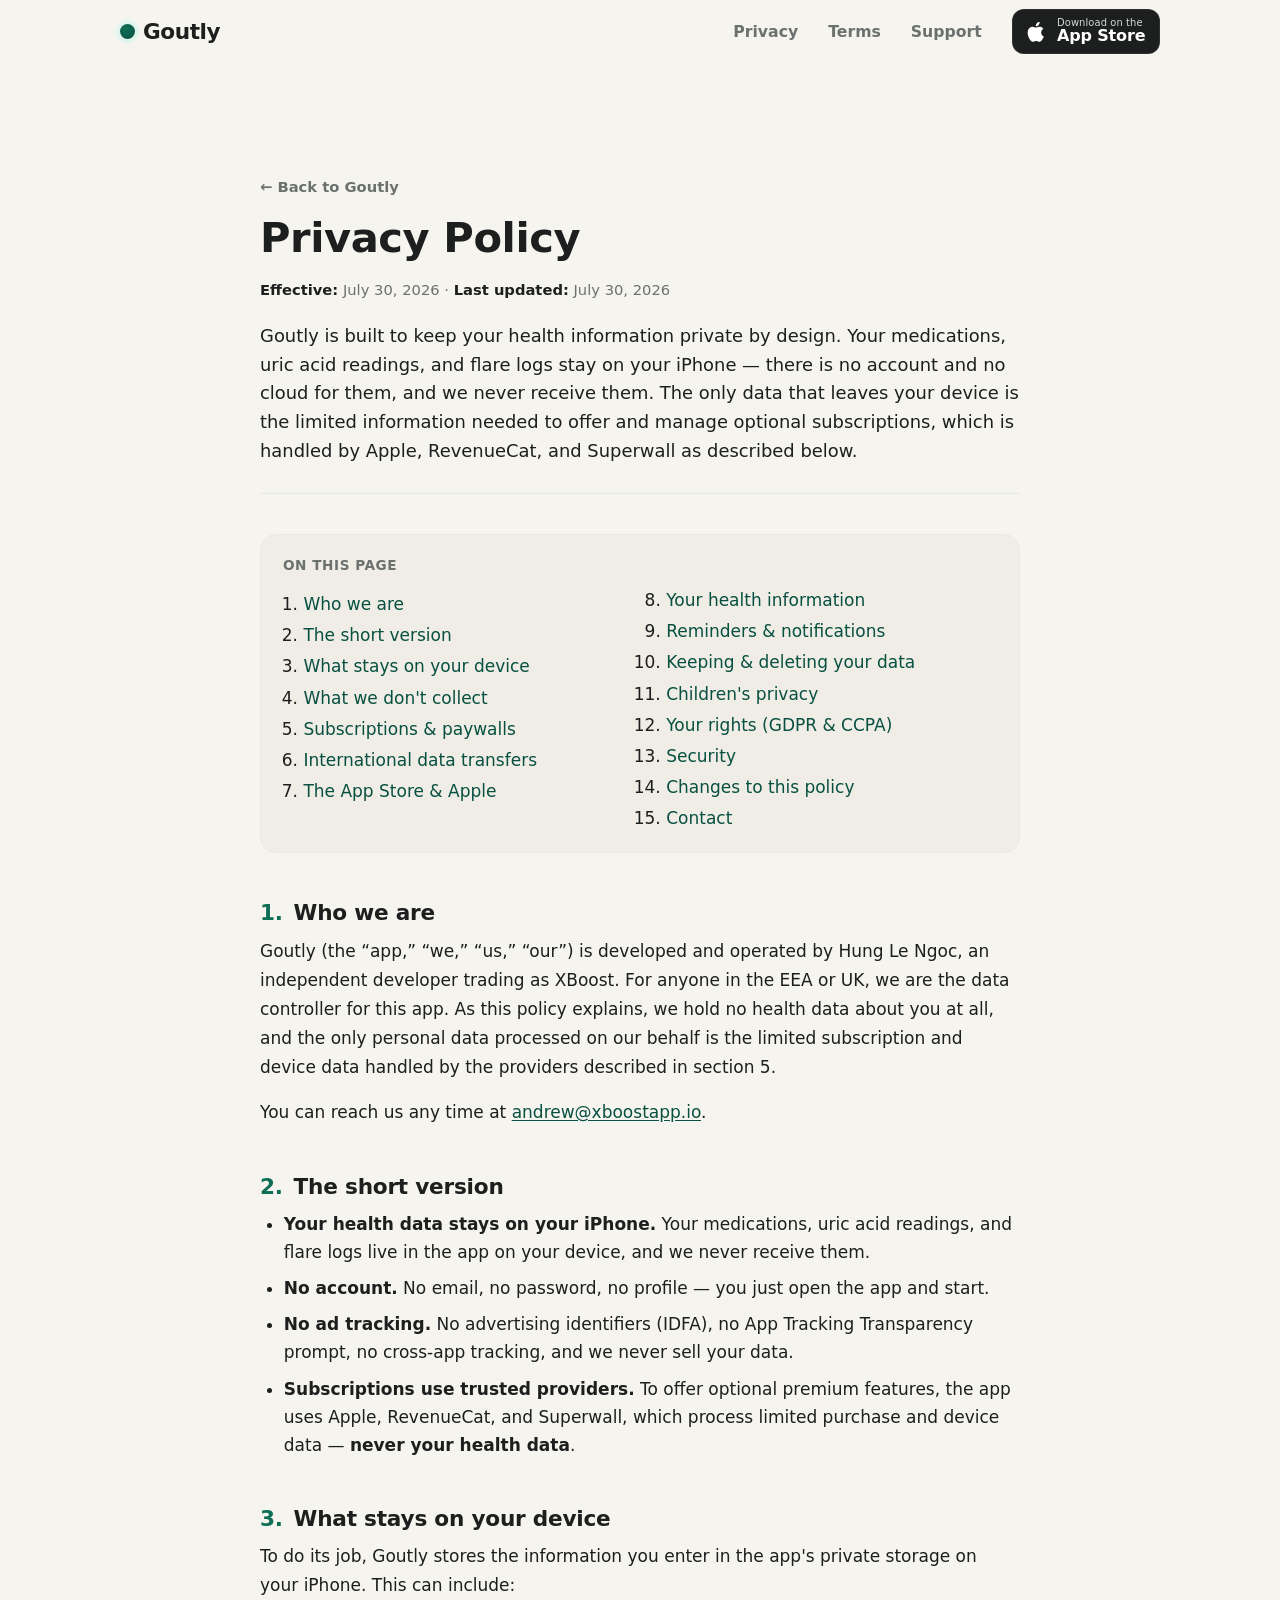
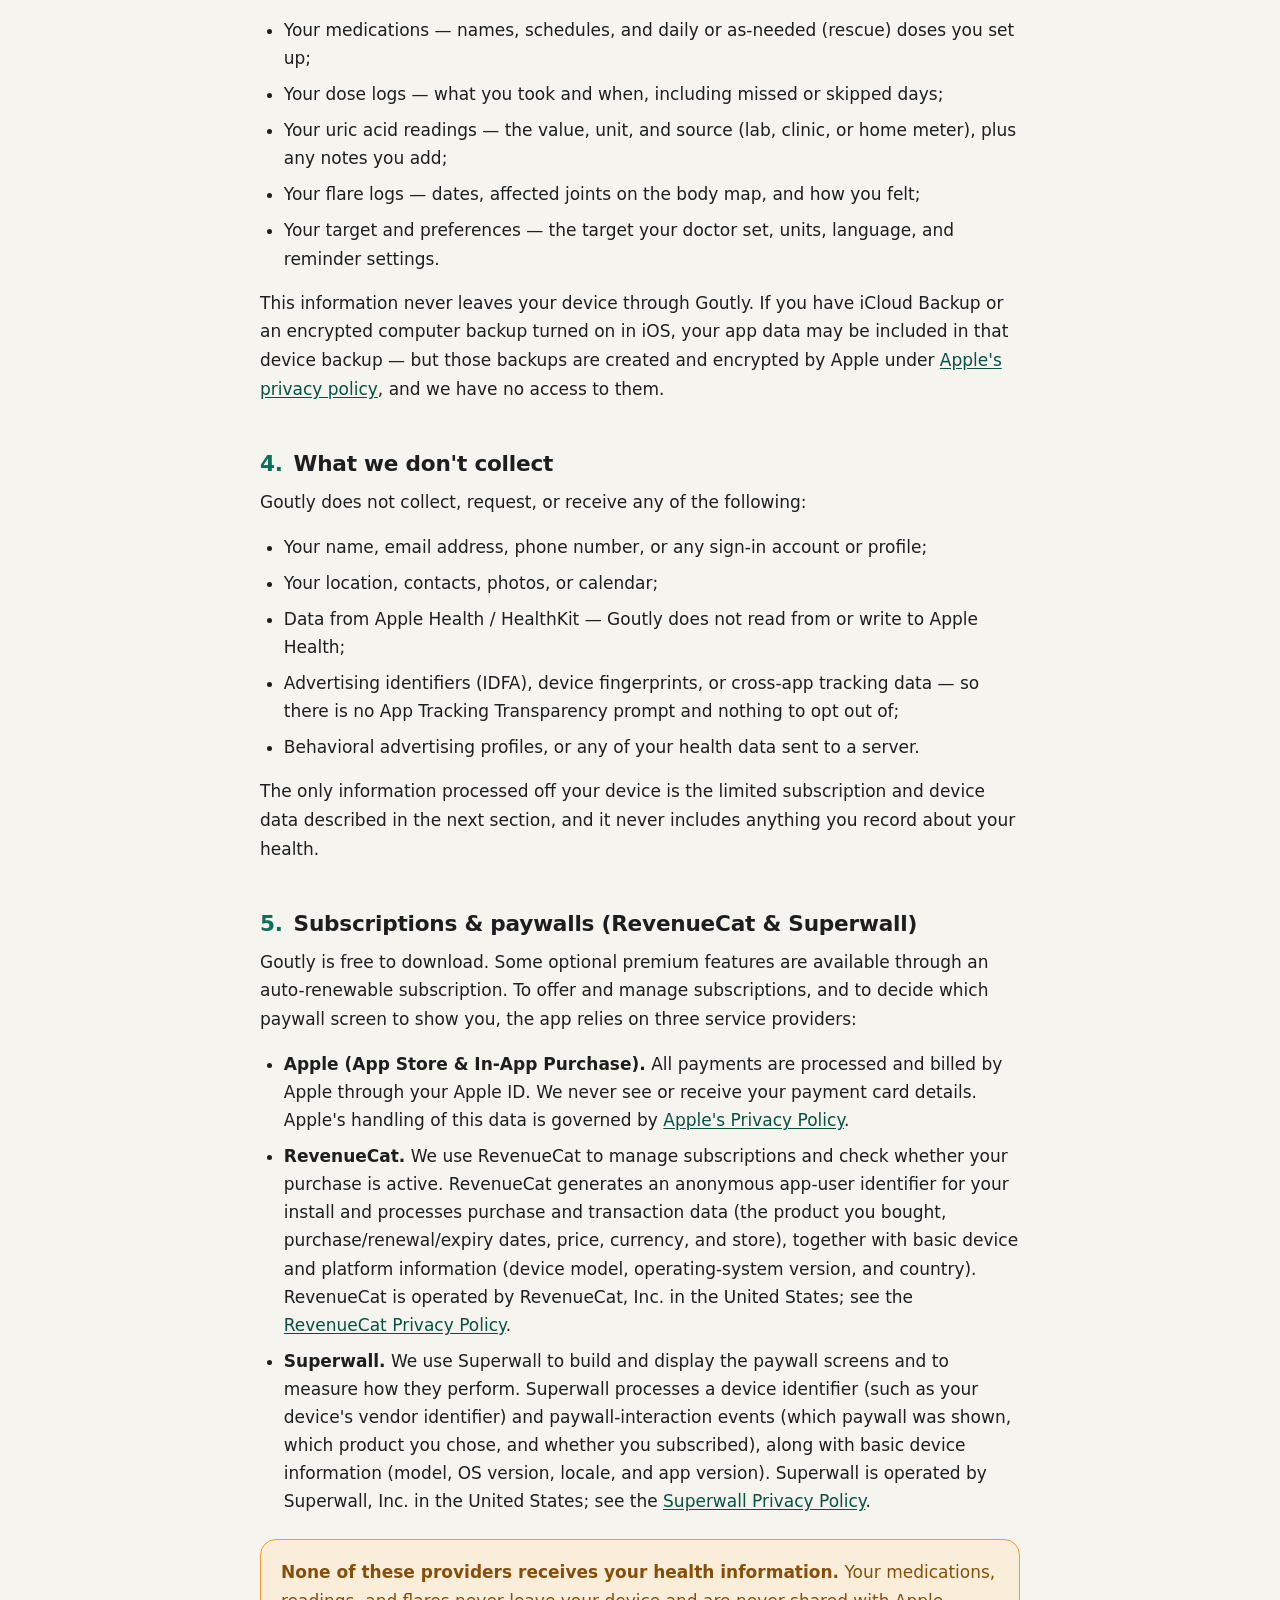
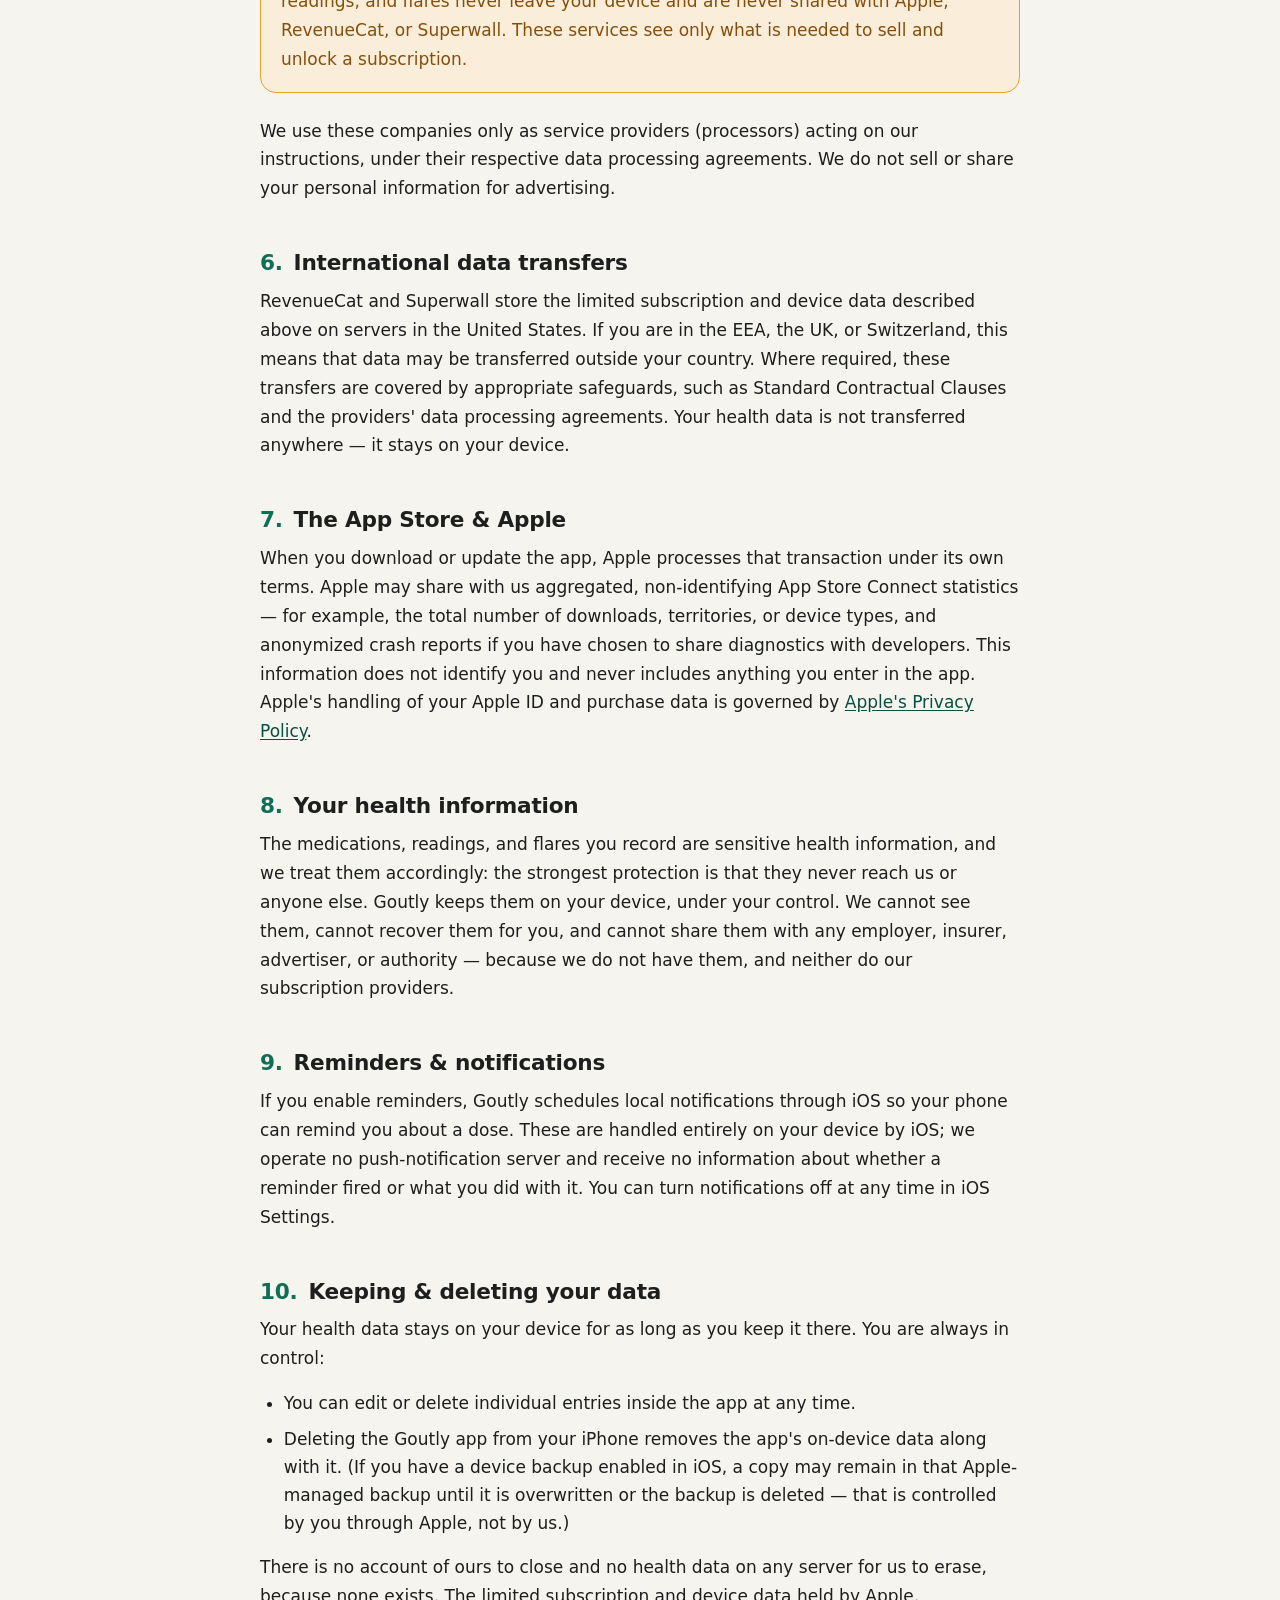
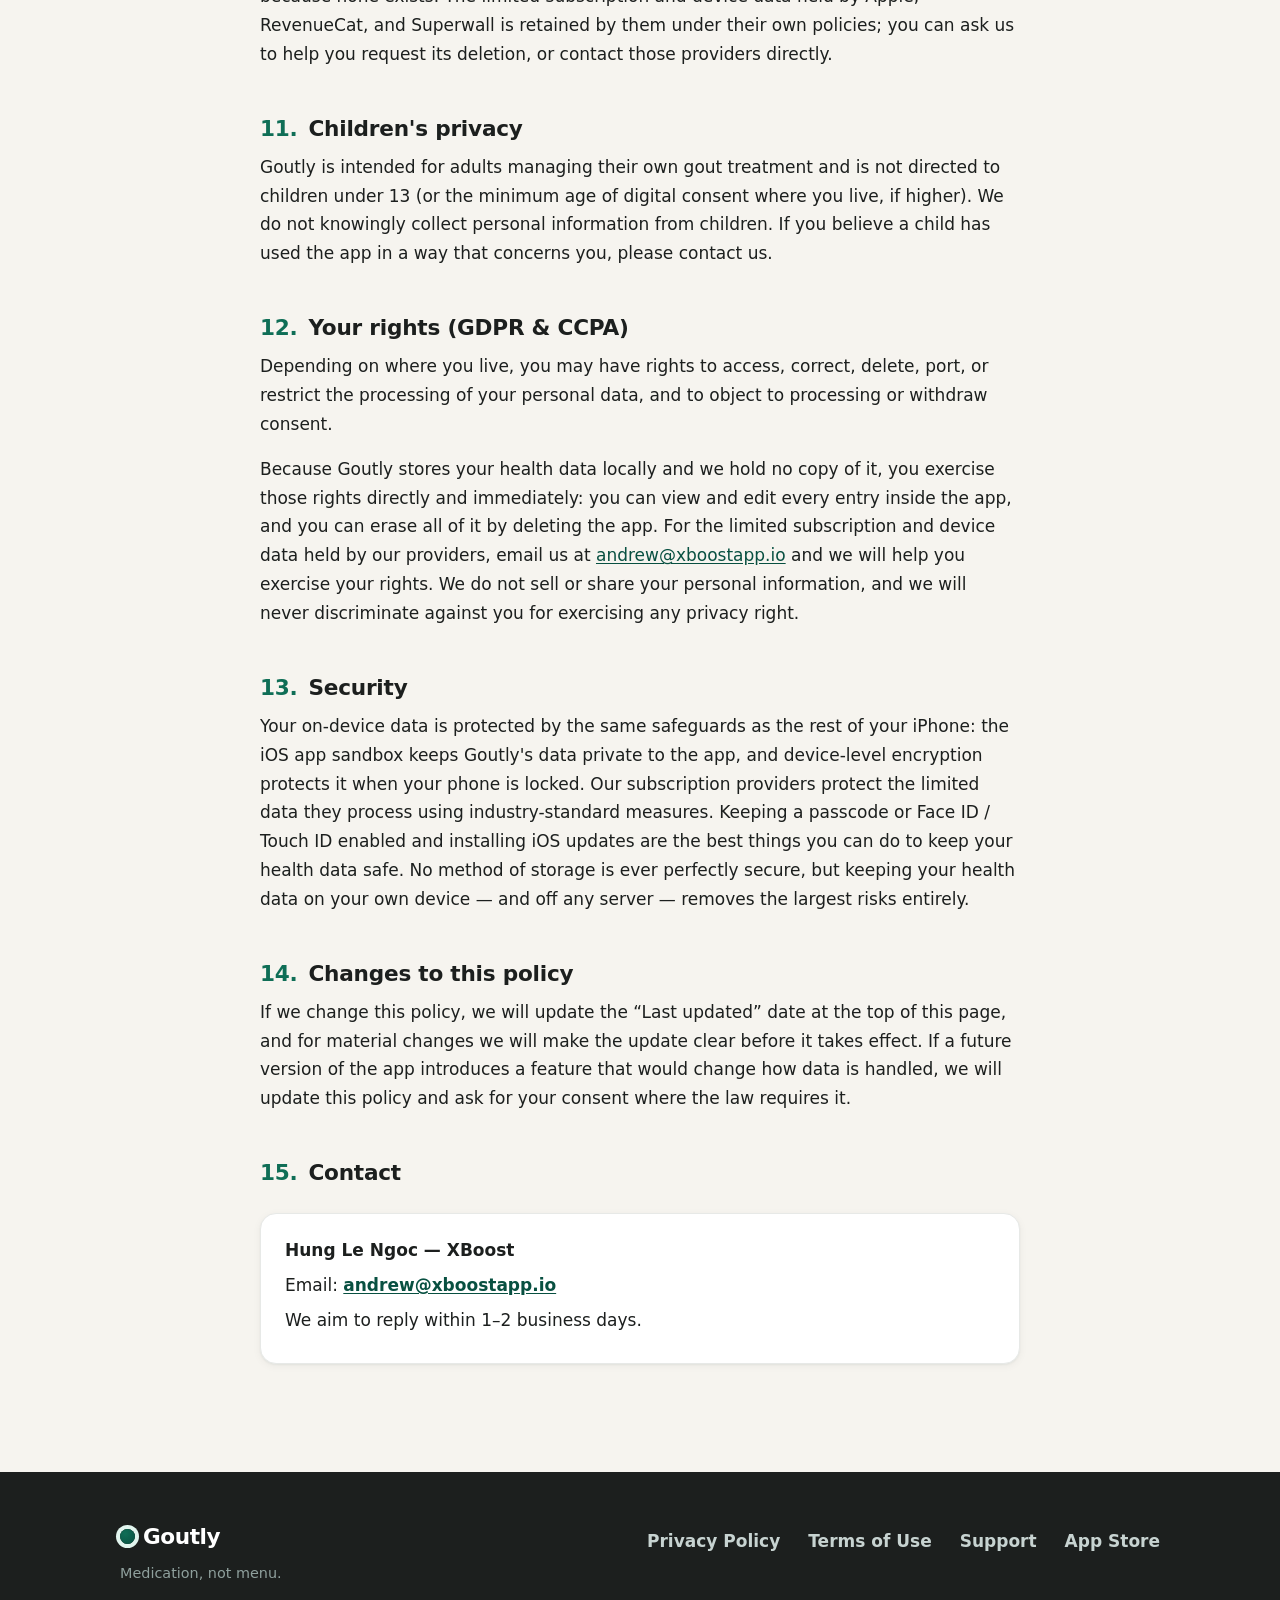
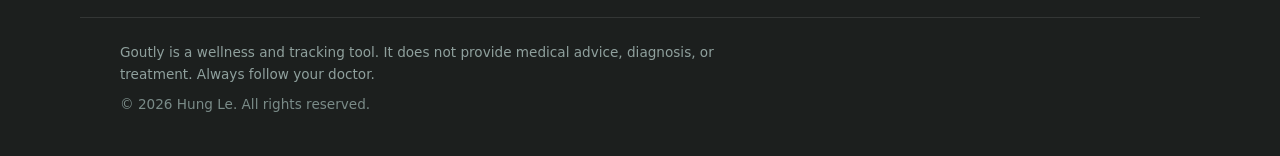
==== commit 71159247: "Update privacy & terms for RevenueCat + Superwall subscriptions Goutly is now freemium (free downloa" ====
--- a/privacy.html
+++ b/privacy.html
@@ -5,7 +5,7 @@
   <meta name="viewport" content="width=device-width, initial-scale=1" />
 
   <title>Privacy Policy — Goutly</title>
-  <meta name="description" content="How Goutly handles your data: everything stays on your iPhone. No account, no servers, no analytics — nothing about your health ever reaches us." />
+  <meta name="description" content="How Goutly handles your data: your health information stays on your iPhone. Subscriptions are handled by Apple, RevenueCat, and Superwall — which never receive your health data." />
   <meta name="theme-color" content="#0F8A7E" media="(prefers-color-scheme: light)" />
   <meta name="theme-color" content="#0C1615" media="(prefers-color-scheme: dark)" />
   <link rel="icon" href="assets/favicon-32.png" type="image/png" sizes="32x32" />
@@ -42,8 +42,8 @@
         <div class="legal__head">
           <a class="legal__backhome" href="index.html">← Back to Goutly</a>
           <h1>Privacy Policy</h1>
-          <p class="legal__meta"><strong>Effective:</strong> July 29, 2026 · <strong>Last updated:</strong> July 29, 2026</p>
-          <p class="legal__lead">Goutly is built to keep your health information private by design, not just by promise. The app runs entirely on your iPhone. There is no account to create, no cloud to sync to, and no server of ours that ever sees your medication or your numbers.</p>
+          <p class="legal__meta"><strong>Effective:</strong> July 30, 2026 · <strong>Last updated:</strong> July 30, 2026</p>
+          <p class="legal__lead">Goutly is built to keep your health information private by design. Your medications, uric acid readings, and flare logs stay on your iPhone — there is no account and no cloud for them, and we never receive them. The only data that leaves your device is the limited information needed to offer and manage optional subscriptions, which is handled by Apple, RevenueCat, and Superwall as described below.</p>
         </div>
 
         <nav class="legal__toc" aria-label="On this page">
@@ -53,7 +53,8 @@
             <li><a href="#short">The short version</a></li>
             <li><a href="#on-device">What stays on your device</a></li>
             <li><a href="#dont-collect">What we don't collect</a></li>
-            <li><a href="#no-servers">No servers, no third parties</a></li>
+            <li><a href="#subscriptions">Subscriptions &amp; paywalls</a></li>
+            <li><a href="#transfers">International data transfers</a></li>
             <li><a href="#apple">The App Store &amp; Apple</a></li>
             <li><a href="#health">Your health information</a></li>
             <li><a href="#notifications">Reminders &amp; notifications</a></li>
@@ -69,16 +70,15 @@
         <div class="legal__body">
 
           <h2 id="who"><span class="legal__num">1.</span>Who we are</h2>
-          <p>Goutly (the “app,” “we,” “us,” “our”) is developed and operated by Hung Le Ngoc, an independent developer trading as XBoost. For anyone in the EEA or UK, we are the data controller for this app — though, as this policy explains, the app is designed so that we hold no personal data about you at all.</p>
+          <p>Goutly (the “app,” “we,” “us,” “our”) is developed and operated by Hung Le Ngoc, an independent developer trading as XBoost. For anyone in the EEA or UK, we are the data controller for this app. As this policy explains, we hold no health data about you at all, and the only personal data processed on our behalf is the limited subscription and device data handled by the providers described in section 5.</p>
           <p>You can reach us any time at <a href="mailto:andrew@xboostapp.io">andrew@xboostapp.io</a>.</p>
 
           <h2 id="short"><span class="legal__num">2.</span>The short version</h2>
           <ul>
-            <li><strong>Everything stays on your iPhone.</strong> Your medication history, uric acid readings and flare logs live in the app on your device.</li>
+            <li><strong>Your health data stays on your iPhone.</strong> Your medications, uric acid readings, and flare logs live in the app on your device, and we never receive them.</li>
             <li><strong>No account.</strong> No email, no password, no profile — you just open the app and start.</li>
-            <li><strong>No servers of ours.</strong> Nothing you enter is uploaded, synced or backed up to us. We operate no server that receives your data.</li>
-            <li><strong>No analytics, no trackers, no ads.</strong> There are no third-party analytics or advertising SDKs in the app.</li>
-            <li><strong>Nothing to sell.</strong> We never sell or share your information, because we never receive it in the first place.</li>
+            <li><strong>No ad tracking.</strong> No advertising identifiers (IDFA), no App Tracking Transparency prompt, no cross-app tracking, and we never sell your data.</li>
+            <li><strong>Subscriptions use trusted providers.</strong> To offer optional premium features, the app uses Apple, RevenueCat, and Superwall, which process limited purchase and device data — <strong>never your health data</strong>.</li>
           </ul>
 
           <h2 id="on-device"><span class="legal__num">3.</span>What stays on your device</h2>
@@ -95,48 +95,60 @@
           <h2 id="dont-collect"><span class="legal__num">4.</span>What we don't collect</h2>
           <p>Goutly does not collect, request, or receive any of the following:</p>
           <ul>
-            <li>Your name, email address, phone number, or any account or profile;</li>
+            <li>Your name, email address, phone number, or any sign-in account or profile;</li>
             <li>Your location, contacts, photos, or calendar;</li>
             <li>Data from Apple Health / HealthKit — Goutly does not read from or write to Apple Health;</li>
-            <li>Advertising identifiers (IDFA), device fingerprints, or cross-app tracking data;</li>
-            <li>Third-party analytics, crash-reporting SDKs, or behavioral profiles.</li>
+            <li>Advertising identifiers (IDFA), device fingerprints, or cross-app tracking data — so there is no App Tracking Transparency prompt and nothing to opt out of;</li>
+            <li>Behavioral advertising profiles, or any of your health data sent to a server.</li>
           </ul>
-          <p>Because we don't collect this data, there is no App Tracking Transparency prompt and nothing to opt out of.</p>
+          <p>The only information processed off your device is the limited subscription and device data described in the next section, and it never includes anything you record about your health.</p>
 
-          <h2 id="no-servers"><span class="legal__num">5.</span>No servers, no third parties</h2>
-          <p>Goutly does not run a backend. We use no cloud database, no hosting provider that receives your data, and no third-party processors. Nothing you enter is transmitted to us or to anyone acting on our behalf. This means there is no server-side copy of your data to be breached, subpoenaed, or sold.</p>
+          <h2 id="subscriptions"><span class="legal__num">5.</span>Subscriptions &amp; paywalls (RevenueCat &amp; Superwall)</h2>
+          <p>Goutly is free to download. Some optional premium features are available through an auto-renewable subscription. To offer and manage subscriptions, and to decide which paywall screen to show you, the app relies on three service providers:</p>
+          <ul>
+            <li><strong>Apple (App Store &amp; In-App Purchase).</strong> All payments are processed and billed by Apple through your Apple&nbsp;ID. We never see or receive your payment card details. Apple's handling of this data is governed by <a href="https://www.apple.com/legal/privacy/" target="_blank" rel="noopener">Apple's Privacy Policy</a>.</li>
+            <li><strong>RevenueCat.</strong> We use RevenueCat to manage subscriptions and check whether your purchase is active. RevenueCat generates an anonymous app-user identifier for your install and processes purchase and transaction data (the product you bought, purchase/renewal/expiry dates, price, currency, and store), together with basic device and platform information (device model, operating-system version, and country). RevenueCat is operated by RevenueCat,&nbsp;Inc. in the United States; see the <a href="https://www.revenuecat.com/privacy/" target="_blank" rel="noopener">RevenueCat Privacy Policy</a>.</li>
+            <li><strong>Superwall.</strong> We use Superwall to build and display the paywall screens and to measure how they perform. Superwall processes a device identifier (such as your device's vendor identifier) and paywall-interaction events (which paywall was shown, which product you chose, and whether you subscribed), along with basic device information (model, OS version, locale, and app version). Superwall is operated by Superwall,&nbsp;Inc. in the United States; see the <a href="https://superwall.com/privacy" target="_blank" rel="noopener">Superwall Privacy Policy</a>.</li>
+          </ul>
+          <div class="legal__callout">
+            <p><strong>None of these providers receives your health information.</strong> Your medications, readings, and flares never leave your device and are never shared with Apple, RevenueCat, or Superwall. These services see only what is needed to sell and unlock a subscription.</p>
+          </div>
+          <p>We use these companies only as service providers (processors) acting on our instructions, under their respective data processing agreements. We do not sell or share your personal information for advertising.</p>
 
-          <h2 id="apple"><span class="legal__num">6.</span>The App Store &amp; Apple</h2>
-          <p>When you download, update, or (in future) pay for the app, Apple processes that transaction under its own terms. Apple may share with us aggregated, non-identifying App Store Connect statistics — for example, the total number of downloads, territories, or device types, and anonymized crash reports if you have chosen to share diagnostics with developers. This information does not identify you and never includes anything you enter in the app. Apple's handling of your Apple ID and purchase data is governed by <a href="https://www.apple.com/legal/privacy/" target="_blank" rel="noopener">Apple's Privacy Policy</a>.</p>
+          <h2 id="transfers"><span class="legal__num">6.</span>International data transfers</h2>
+          <p>RevenueCat and Superwall store the limited subscription and device data described above on servers in the United States. If you are in the EEA, the UK, or Switzerland, this means that data may be transferred outside your country. Where required, these transfers are covered by appropriate safeguards, such as Standard Contractual Clauses and the providers' data processing agreements. Your health data is not transferred anywhere — it stays on your device.</p>
 
-          <h2 id="health"><span class="legal__num">7.</span>Your health information</h2>
-          <p>The medications, readings, and flares you record are sensitive health information, and we treat them accordingly: the strongest protection is that they never reach us. Goutly keeps them on your device, under your control. We cannot see them, cannot recover them for you, and cannot share them with any employer, insurer, advertiser, or authority — because we do not have them.</p>
+          <h2 id="apple"><span class="legal__num">7.</span>The App Store &amp; Apple</h2>
+          <p>When you download or update the app, Apple processes that transaction under its own terms. Apple may share with us aggregated, non-identifying App Store Connect statistics — for example, the total number of downloads, territories, or device types, and anonymized crash reports if you have chosen to share diagnostics with developers. This information does not identify you and never includes anything you enter in the app. Apple's handling of your Apple&nbsp;ID and purchase data is governed by <a href="https://www.apple.com/legal/privacy/" target="_blank" rel="noopener">Apple's Privacy Policy</a>.</p>
 
-          <h2 id="notifications"><span class="legal__num">8.</span>Reminders &amp; notifications</h2>
+          <h2 id="health"><span class="legal__num">8.</span>Your health information</h2>
+          <p>The medications, readings, and flares you record are sensitive health information, and we treat them accordingly: the strongest protection is that they never reach us or anyone else. Goutly keeps them on your device, under your control. We cannot see them, cannot recover them for you, and cannot share them with any employer, insurer, advertiser, or authority — because we do not have them, and neither do our subscription providers.</p>
+
+          <h2 id="notifications"><span class="legal__num">9.</span>Reminders &amp; notifications</h2>
           <p>If you enable reminders, Goutly schedules local notifications through iOS so your phone can remind you about a dose. These are handled entirely on your device by iOS; we operate no push-notification server and receive no information about whether a reminder fired or what you did with it. You can turn notifications off at any time in iOS Settings.</p>
 
-          <h2 id="retention"><span class="legal__num">9.</span>Keeping &amp; deleting your data</h2>
-          <p>Your data stays on your device for as long as you keep it there. You are always in control:</p>
+          <h2 id="retention"><span class="legal__num">10.</span>Keeping &amp; deleting your data</h2>
+          <p>Your health data stays on your device for as long as you keep it there. You are always in control:</p>
           <ul>
             <li>You can edit or delete individual entries inside the app at any time.</li>
             <li>Deleting the Goutly app from your iPhone removes the app's on-device data along with it. (If you have a device backup enabled in iOS, a copy may remain in that Apple-managed backup until it is overwritten or the backup is deleted — that is controlled by you through Apple, not by us.)</li>
           </ul>
-          <p>There is no account to close and no server data for us to erase, because none exists.</p>
+          <p>There is no account of ours to close and no health data on any server for us to erase, because none exists. The limited subscription and device data held by Apple, RevenueCat, and Superwall is retained by them under their own policies; you can ask us to help you request its deletion, or contact those providers directly.</p>
 
-          <h2 id="children"><span class="legal__num">10.</span>Children's privacy</h2>
-          <p>Goutly is intended for adults managing their own gout treatment and is not directed to children under 13 (or the minimum age of digital consent where you live, if higher). We do not knowingly collect personal information from children — and, as described above, we do not collect personal information from anyone. If you believe a child has used the app in a way that concerns you, please contact us.</p>
+          <h2 id="children"><span class="legal__num">11.</span>Children's privacy</h2>
+          <p>Goutly is intended for adults managing their own gout treatment and is not directed to children under 13 (or the minimum age of digital consent where you live, if higher). We do not knowingly collect personal information from children. If you believe a child has used the app in a way that concerns you, please contact us.</p>
 
-          <h2 id="rights"><span class="legal__num">11.</span>Your rights (GDPR &amp; CCPA)</h2>
+          <h2 id="rights"><span class="legal__num">12.</span>Your rights (GDPR &amp; CCPA)</h2>
           <p>Depending on where you live, you may have rights to access, correct, delete, port, or restrict the processing of your personal data, and to object to processing or withdraw consent.</p>
-          <p>Because Goutly stores everything locally and we hold no copy of your data, you exercise these rights directly and immediately: you can view and edit every entry inside the app, and you can erase all of it by deleting the app. We do not sell or share your personal information, and we will never discriminate against you for exercising any privacy right. If you have questions or want to make a request, email us at <a href="mailto:andrew@xboostapp.io">andrew@xboostapp.io</a> and we will help — though in most cases the fastest route is right inside the app.</p>
+          <p>Because Goutly stores your health data locally and we hold no copy of it, you exercise those rights directly and immediately: you can view and edit every entry inside the app, and you can erase all of it by deleting the app. For the limited subscription and device data held by our providers, email us at <a href="mailto:andrew@xboostapp.io">andrew@xboostapp.io</a> and we will help you exercise your rights. We do not sell or share your personal information, and we will never discriminate against you for exercising any privacy right.</p>
 
-          <h2 id="security"><span class="legal__num">12.</span>Security</h2>
-          <p>Your data is protected by the same safeguards as the rest of your iPhone: the iOS app sandbox keeps Goutly's data private to the app, and device-level encryption protects it when your phone is locked. Keeping a passcode or Face ID / Touch ID enabled and installing iOS updates are the best things you can do to keep your health data safe. No method of storage is ever perfectly secure, but keeping your data on your own device — and off any server — removes the largest risks entirely.</p>
+          <h2 id="security"><span class="legal__num">13.</span>Security</h2>
+          <p>Your on-device data is protected by the same safeguards as the rest of your iPhone: the iOS app sandbox keeps Goutly's data private to the app, and device-level encryption protects it when your phone is locked. Our subscription providers protect the limited data they process using industry-standard measures. Keeping a passcode or Face ID / Touch ID enabled and installing iOS updates are the best things you can do to keep your health data safe. No method of storage is ever perfectly secure, but keeping your health data on your own device — and off any server — removes the largest risks entirely.</p>
 
-          <h2 id="changes"><span class="legal__num">13.</span>Changes to this policy</h2>
-          <p>If we change this policy, we will update the “Last updated” date at the top of this page, and for material changes we will make the update clear before it takes effect. If a future version of the app ever introduces a feature that would change how data is handled, we will update this policy and ask for your consent where the law requires it.</p>
+          <h2 id="changes"><span class="legal__num">14.</span>Changes to this policy</h2>
+          <p>If we change this policy, we will update the “Last updated” date at the top of this page, and for material changes we will make the update clear before it takes effect. If a future version of the app introduces a feature that would change how data is handled, we will update this policy and ask for your consent where the law requires it.</p>
 
-          <h2 id="contact"><span class="legal__num">14.</span>Contact</h2>
+          <h2 id="contact"><span class="legal__num">15.</span>Contact</h2>
           <div class="legal__contactcard">
             <p><strong>Hung Le Ngoc — XBoost</strong></p>
             <p>Email: <a href="mailto:andrew@xboostapp.io">andrew@xboostapp.io</a></p>
